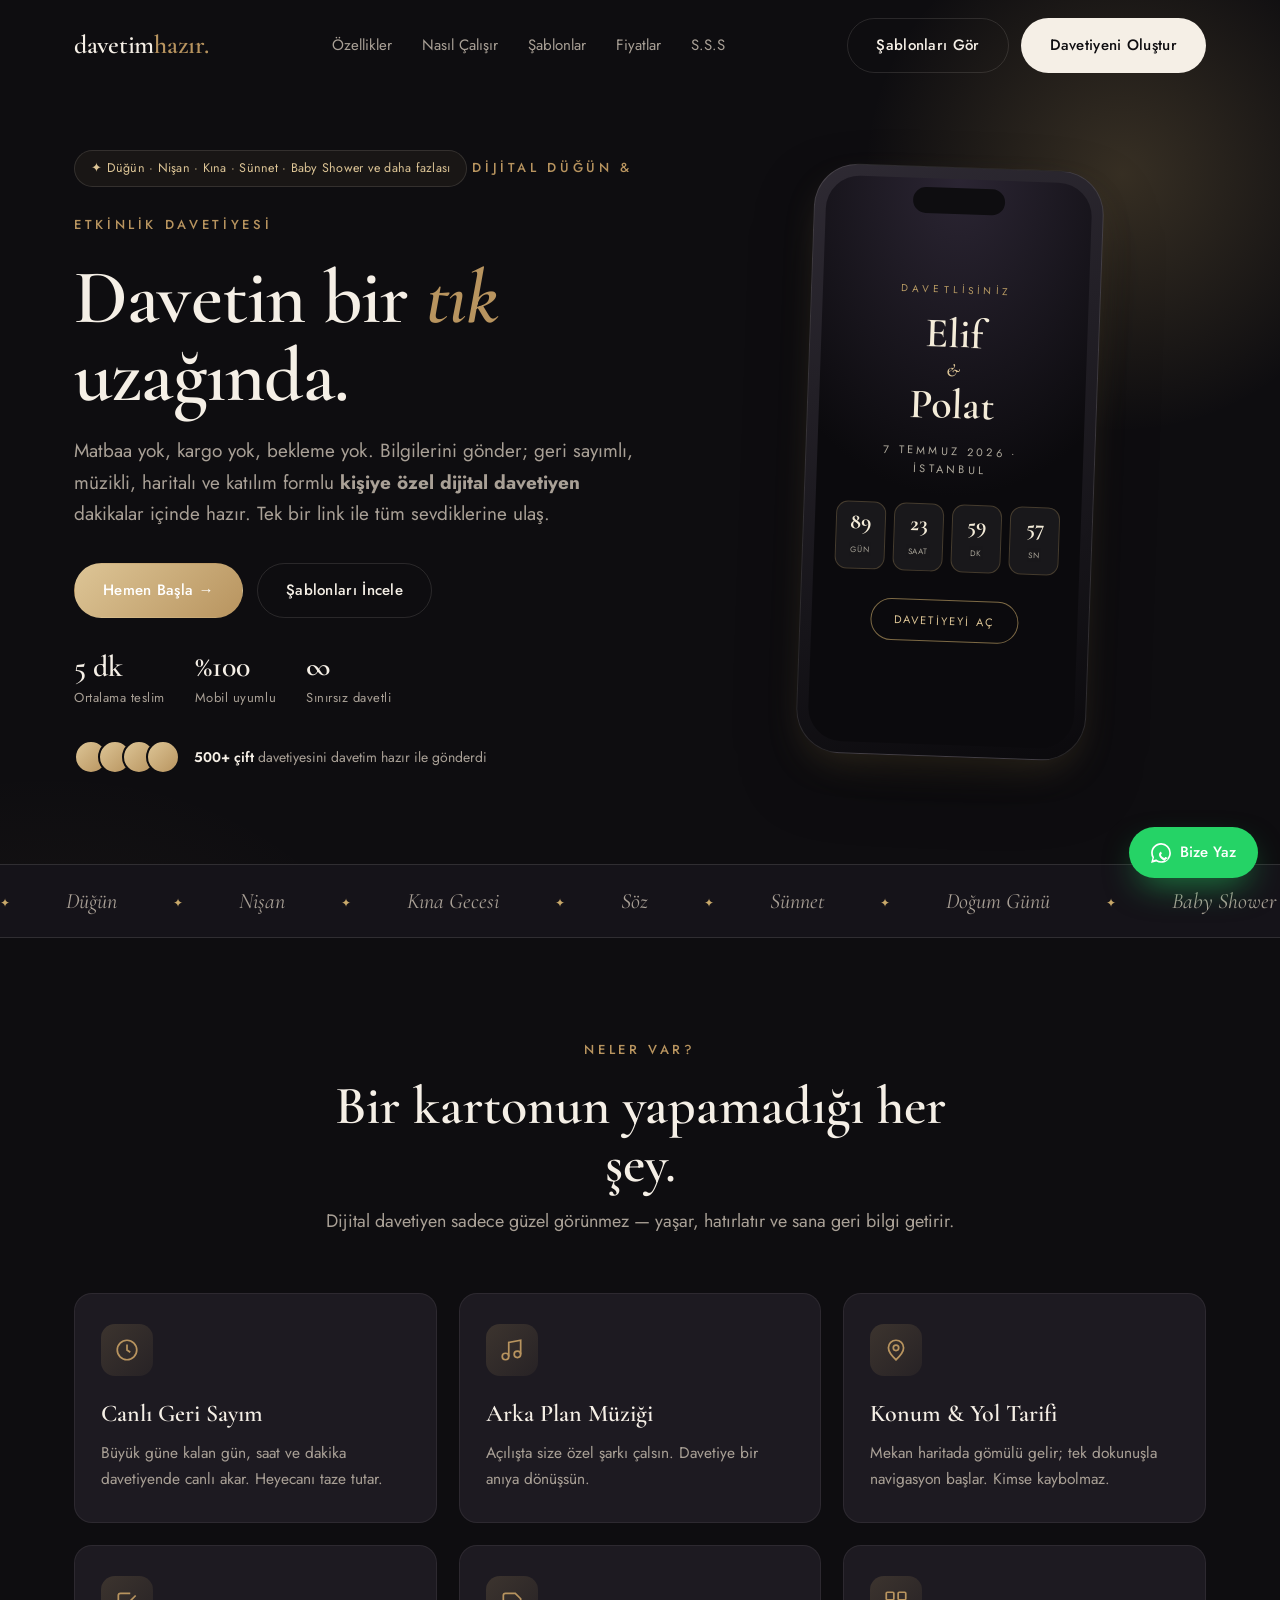
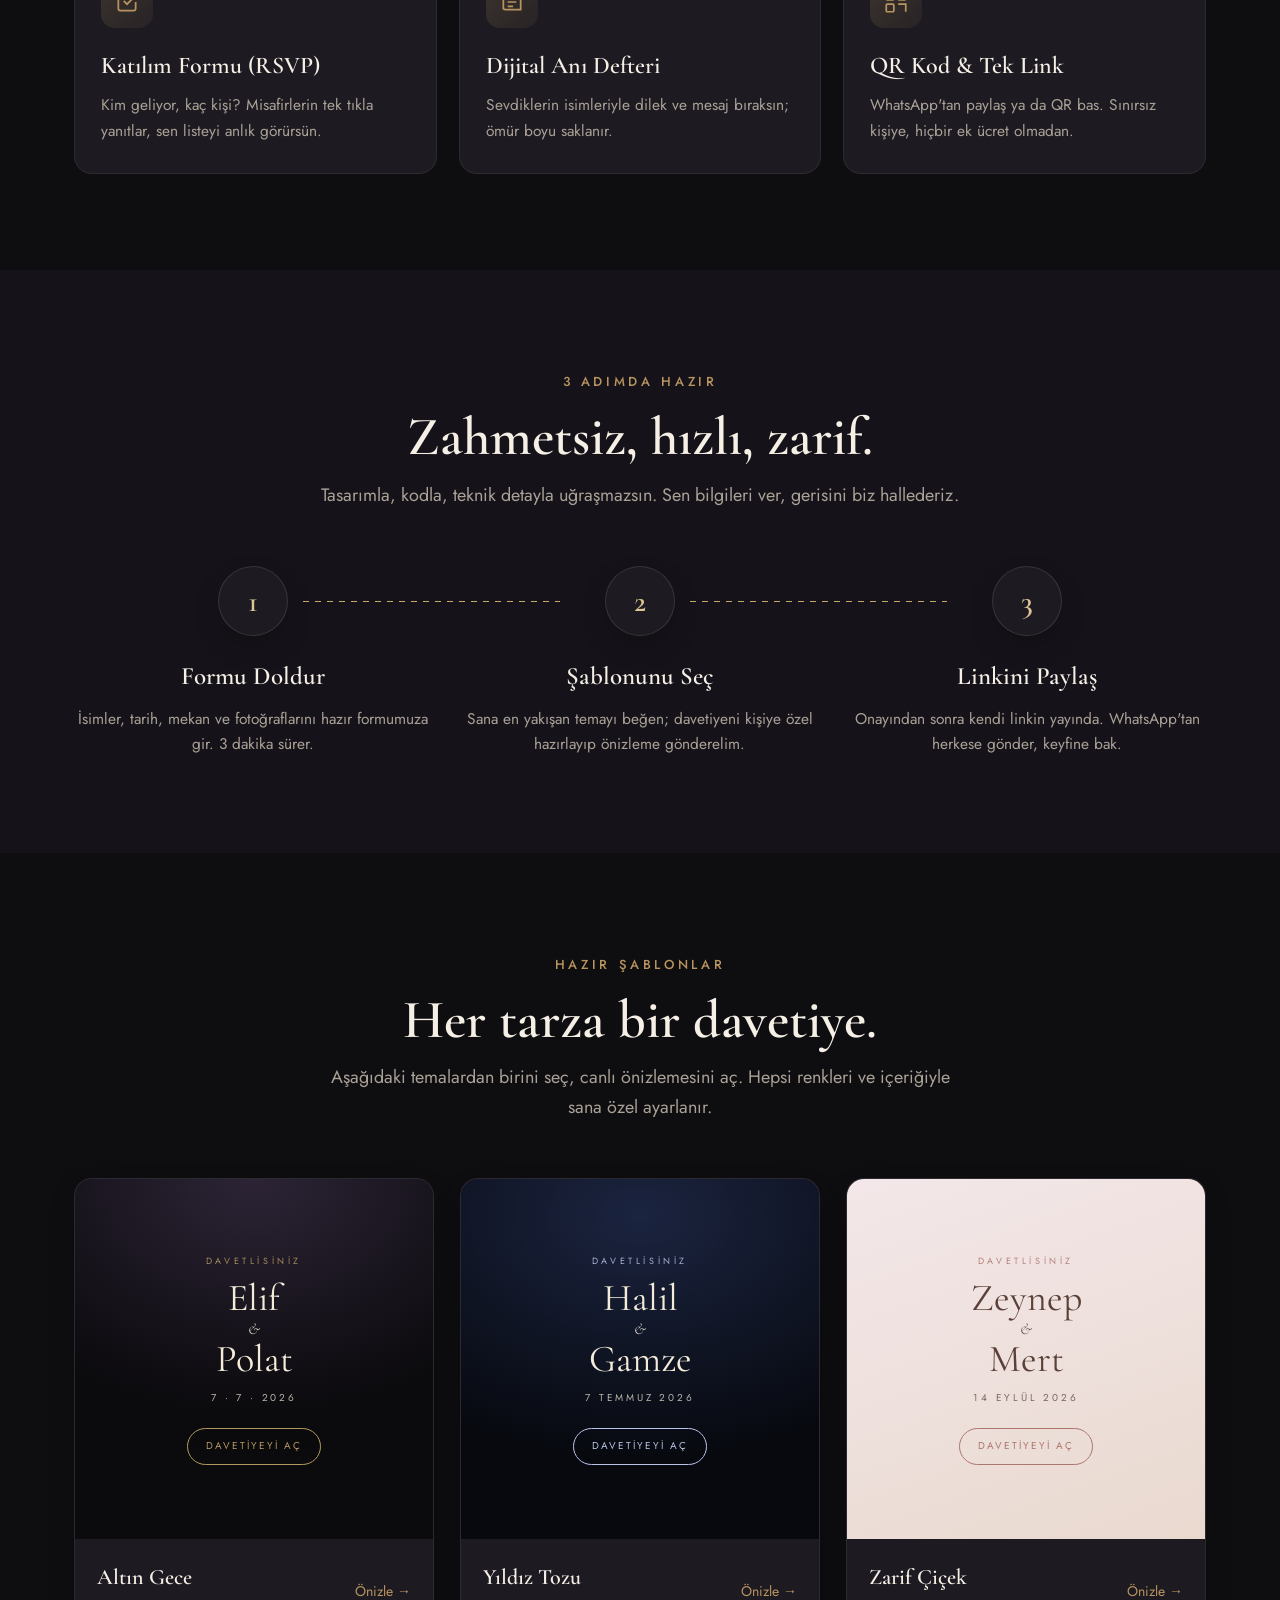
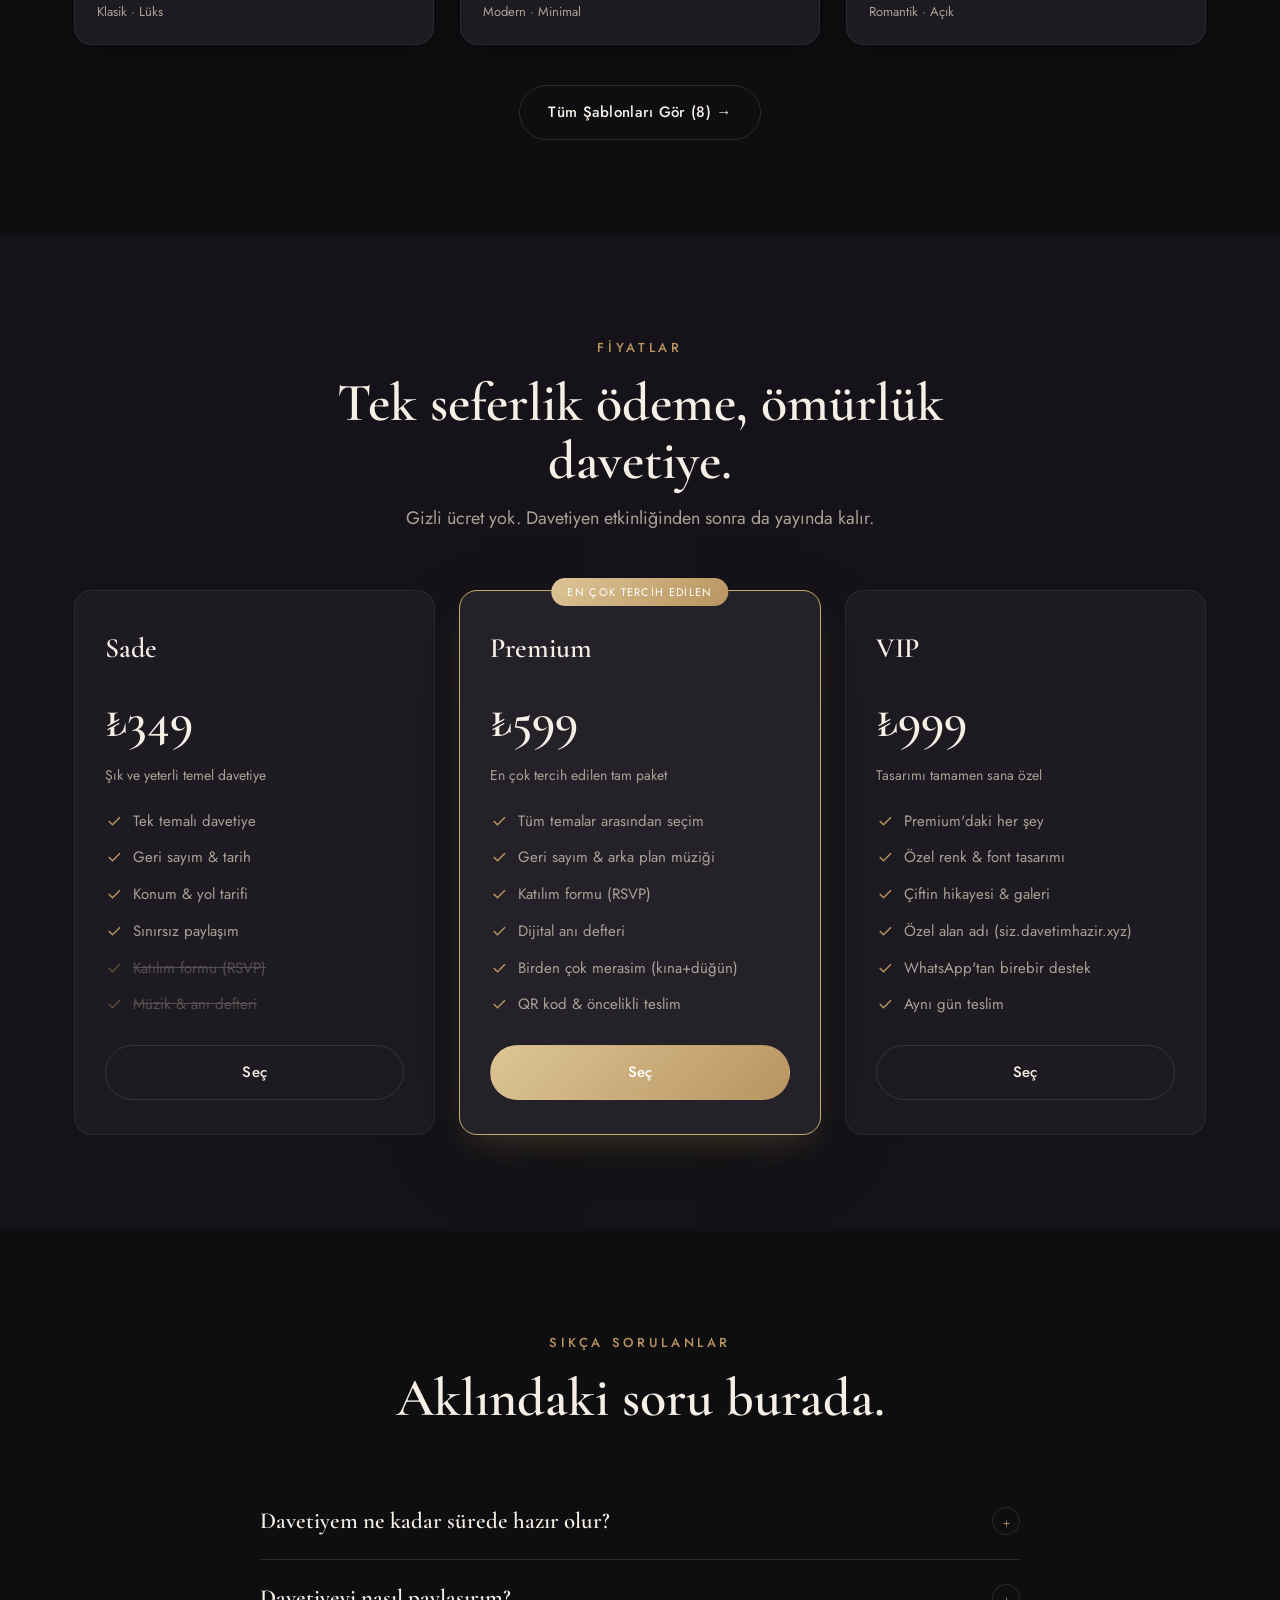
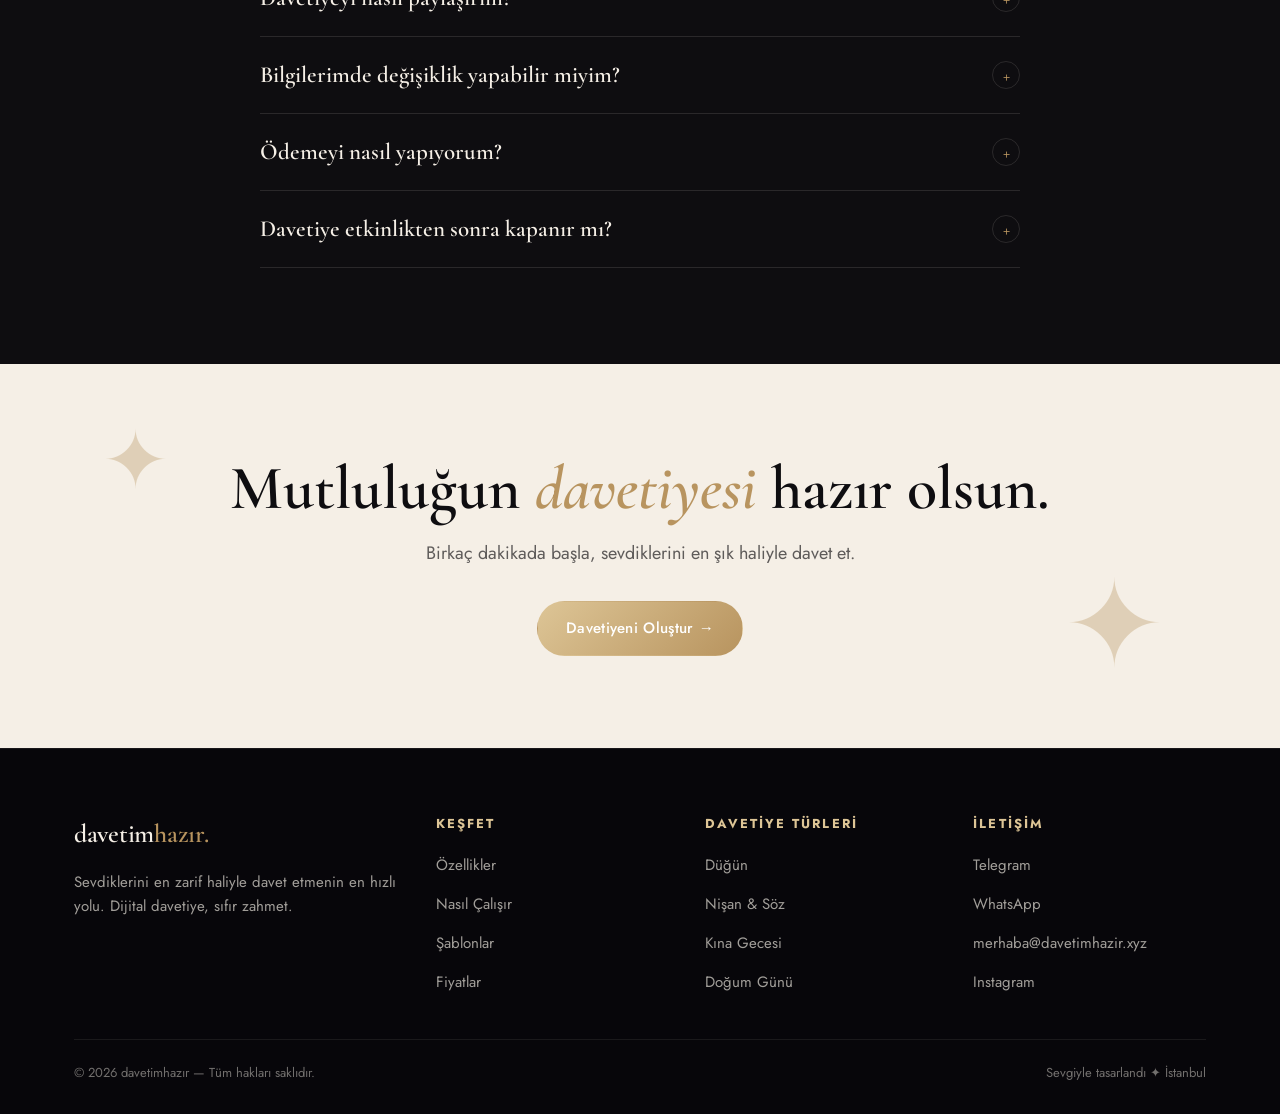
==== index.html @ 34ed6c54 "davetim hazır — dijital davetiye sitesi Landing + 9 davetiye şablonu (düğün/nişan/kına/sünnet/baby s" ====
<!DOCTYPE html>
<html lang="tr">
<head>
<meta charset="UTF-8">
<meta name="viewport" content="width=device-width, initial-scale=1.0">
<title>davetim hazır — Dijital Düğün & Davetiye Sitesi</title>
<meta name="description" content="Dakikalar içinde kişiye özel dijital davetiye. Geri sayım, müzik, harita, katılım formu (RSVP) ve dijital anı defteri. Tek link ile herkese ulaş.">
<link rel="preconnect" href="https://fonts.googleapis.com">
<link rel="preconnect" href="https://fonts.gstatic.com" crossorigin>
<link href="https://fonts.googleapis.com/css2?family=Cormorant+Garamond:ital,wght@0,500;0,600;1,500;1,600&family=Jost:wght@300;400;500;600&display=swap" rel="stylesheet">
<link rel="stylesheet" href="css/style.css">
<link rel="icon" type="image/svg+xml" href="assets/logo/favicon.svg">
<link rel="icon" type="image/png" sizes="32x32" href="assets/logo/favicon-32.png">
<link rel="apple-touch-icon" sizes="180x180" href="assets/logo/apple-touch-icon.png">
<meta property="og:title" content="davetim hazır — Davetiyen 5 Dakikada Hazır">
<meta property="og:description" content="Sevdiklerini en zarif haliyle, dakikalar içinde davet et.">
<meta property="og:image" content="assets/og/og-default.png">
<meta property="og:type" content="website">
<meta name="twitter:card" content="summary_large_image">
</head>
<body>

<!-- NAV -->
<nav class="nav" id="nav">
  <div class="wrap">
    <a href="#" class="logo">davetim<b>hazır</b><span class="dot">.</span></a>
    <div class="nav-links" id="navLinks">
      <a href="#ozellikler">Özellikler</a>
      <a href="#nasil">Nasıl Çalışır</a>
      <a href="templates/index.html">Şablonlar</a>
      <a href="#fiyatlar">Fiyatlar</a>
      <a href="#sss">S.S.S</a>
    </div>
    <div class="nav-actions">
      <a href="templates/index.html" class="btn btn-ghost">Şablonları Gör</a>
      <a href="#fiyatlar" class="btn btn-primary">Davetiyeni Oluştur</a>
      <button class="nav-toggle" id="navToggle" aria-label="Menü"><span></span><span></span><span></span></button>
    </div>
  </div>
</nav>

<!-- HERO -->
<header class="hero">
  <div class="wrap">
    <div class="reveal">
      <div class="hero-badge">✦ Düğün · Nişan · Kına · Sünnet · Baby Shower ve daha fazlası</div>
      <span class="eyebrow">Dijital Düğün & Etkinlik Davetiyesi</span>
      <h1>Davetin bir <em>tık</em> uzağında.</h1>
      <p class="lead">Matbaa yok, kargo yok, bekleme yok. Bilgilerini gönder; geri sayımlı, müzikli, haritalı ve katılım formlu <strong>kişiye özel dijital davetiyen</strong> dakikalar içinde hazır. Tek bir link ile tüm sevdiklerine ulaş.</p>
      <div class="hero-cta">
        <a href="#fiyatlar" class="btn btn-gold">Hemen Başla →</a>
        <a href="templates/index.html" class="btn btn-ghost">Şablonları İncele</a>
      </div>
      <div class="hero-meta">
        <div class="stat"><b>5 dk</b><span>Ortalama teslim</span></div>
        <div class="stat"><b>%100</b><span>Mobil uyumlu</span></div>
        <div class="stat"><b>∞</b><span>Sınırsız davetli</span></div>
      </div>
      <div class="hero-proof">
        <div class="avatars" aria-hidden="true"><span></span><span></span><span></span><span></span></div>
        <p><strong>500+ çift</strong> davetiyesini davetim hazır ile gönderdi</p>
      </div>
    </div>

    <!-- phone mockup -->
    <div class="reveal d2">
      <div class="phone">
        <div class="phone-screen">
          <div class="ps-eyebrow">Davetlisiniz</div>
          <div class="ps-names">Elif<span>&amp;</span>Polat</div>
          <div class="ps-date">7 Temmuz 2026 · İstanbul</div>
          <div class="ps-count" id="heroCount">
            <div><b id="hc-d">77</b><small>Gün</small></div>
            <div><b id="hc-h">21</b><small>Saat</small></div>
            <div><b id="hc-m">15</b><small>Dk</small></div>
            <div><b id="hc-s">34</b><small>Sn</small></div>
          </div>
          <div class="ps-btn">Davetiyeyi Aç</div>
        </div>
      </div>
    </div>
  </div>
</header>

<!-- TRUST MARQUEE -->
<div class="trust">
  <div class="marquee">
    <span>Düğün</span><span>Nişan</span><span>Kına Gecesi</span><span>Söz</span><span>Sünnet</span><span>Doğum Günü</span><span>Baby Shower</span><span>Açılış</span>
    <span>Düğün</span><span>Nişan</span><span>Kına Gecesi</span><span>Söz</span><span>Sünnet</span><span>Doğum Günü</span><span>Baby Shower</span><span>Açılış</span>
  </div>
</div>

<!-- FEATURES -->
<section class="section features" id="ozellikler">
  <div class="wrap">
    <div class="section-head reveal">
      <span class="eyebrow">Neler Var?</span>
      <h2>Bir kartonun yapamadığı her şey.</h2>
      <p>Dijital davetiyen sadece güzel görünmez — yaşar, hatırlatır ve sana geri bilgi getirir.</p>
    </div>
    <div class="feature-grid">
      <div class="feature reveal">
        <div class="ico"><svg viewBox="0 0 24 24" fill="none" stroke="currentColor" stroke-width="1.6"><circle cx="12" cy="12" r="9"/><path d="M12 7v5l3 2"/></svg></div>
        <h3>Canlı Geri Sayım</h3>
        <p>Büyük güne kalan gün, saat ve dakika davetiyende canlı akar. Heyecanı taze tutar.</p>
      </div>
      <div class="feature reveal d1">
        <div class="ico"><svg viewBox="0 0 24 24" fill="none" stroke="currentColor" stroke-width="1.6"><path d="M9 18V5l11-2v13"/><circle cx="6" cy="18" r="3"/><circle cx="17" cy="16" r="3"/></svg></div>
        <h3>Arka Plan Müziği</h3>
        <p>Açılışta size özel şarkı çalsın. Davetiye bir anıya dönüşsün.</p>
      </div>
      <div class="feature reveal d2">
        <div class="ico"><svg viewBox="0 0 24 24" fill="none" stroke="currentColor" stroke-width="1.6"><path d="M12 21s-7-6.3-7-11a7 7 0 0 1 14 0c0 4.7-7 11-7 11z"/><circle cx="12" cy="10" r="2.5"/></svg></div>
        <h3>Konum & Yol Tarifi</h3>
        <p>Mekan haritada gömülü gelir; tek dokunuşla navigasyon başlar. Kimse kaybolmaz.</p>
      </div>
      <div class="feature reveal">
        <div class="ico"><svg viewBox="0 0 24 24" fill="none" stroke="currentColor" stroke-width="1.6"><path d="M9 11l3 3 8-8"/><path d="M20 12v6a2 2 0 0 1-2 2H6a2 2 0 0 1-2-2V6a2 2 0 0 1 2-2h9"/></svg></div>
        <h3>Katılım Formu (RSVP)</h3>
        <p>Kim geliyor, kaç kişi? Misafirlerin tek tıkla yanıtlar, sen listeyi anlık görürsün.</p>
      </div>
      <div class="feature reveal d1">
        <div class="ico"><svg viewBox="0 0 24 24" fill="none" stroke="currentColor" stroke-width="1.6"><path d="M4 19V6a2 2 0 0 1 2-2h9l5 5v10a0 0 0 0 1 0 0H6a2 2 0 0 1-2-2z"/><path d="M8 12h8M8 16h5"/></svg></div>
        <h3>Dijital Anı Defteri</h3>
        <p>Sevdiklerin isimleriyle dilek ve mesaj bıraksın; ömür boyu saklanır.</p>
      </div>
      <div class="feature reveal d2">
        <div class="ico"><svg viewBox="0 0 24 24" fill="none" stroke="currentColor" stroke-width="1.6"><rect x="3" y="3" width="7" height="7" rx="1"/><rect x="14" y="3" width="7" height="7" rx="1"/><rect x="3" y="14" width="7" height="7" rx="1"/><path d="M14 14h7v7"/></svg></div>
        <h3>QR Kod & Tek Link</h3>
        <p>WhatsApp'tan paylaş ya da QR bas. Sınırsız kişiye, hiçbir ek ücret olmadan.</p>
      </div>
    </div>
  </div>
</section>

<!-- HOW IT WORKS -->
<section class="section how" id="nasil">
  <div class="wrap">
    <div class="section-head reveal">
      <span class="eyebrow">3 Adımda Hazır</span>
      <h2>Zahmetsiz, hızlı, zarif.</h2>
      <p>Tasarımla, kodla, teknik detayla uğraşmazsın. Sen bilgileri ver, gerisini biz hallederiz.</p>
    </div>
    <div class="steps">
      <div class="step reveal">
        <div class="num">1</div>
        <h3>Formu Doldur</h3>
        <p>İsimler, tarih, mekan ve fotoğraflarını hazır formumuza gir. 3 dakika sürer.</p>
      </div>
      <div class="step reveal d1">
        <div class="num">2</div>
        <h3>Şablonunu Seç</h3>
        <p>Sana en yakışan temayı beğen; davetiyeni kişiye özel hazırlayıp önizleme gönderelim.</p>
      </div>
      <div class="step reveal d2">
        <div class="num">3</div>
        <h3>Linkini Paylaş</h3>
        <p>Onayından sonra kendi linkin yayında. WhatsApp'tan herkese gönder, keyfine bak.</p>
      </div>
    </div>
  </div>
</section>

<!-- TEMPLATES -->
<section class="section templates-sec" id="sablonlar">
  <div class="wrap">
    <div class="section-head reveal">
      <span class="eyebrow">Hazır Şablonlar</span>
      <h2>Her tarza bir davetiye.</h2>
      <p>Aşağıdaki temalardan birini seç, canlı önizlemesini aç. Hepsi renkleri ve içeriğiyle sana özel ayarlanır.</p>
    </div>
    <div class="tpl-grid">
      <a href="templates/altin-gece.html" class="tpl-card reveal">
        <div class="tpl-thumb theme-altin">
          <div>
            <div class="t-eyebrow">Davetlisiniz</div>
            <div class="t-names">Elif<span>&amp;</span>Polat</div>
            <div class="t-date">7 · 7 · 2026</div>
            <div class="t-open">Davetiyeyi Aç</div>
          </div>
        </div>
        <div class="tpl-meta"><div><h3>Altın Gece</h3><span>Klasik · Lüks</span></div><span class="go">Önizle →</span></div>
      </a>
      <a href="templates/yildiz-tozu.html" class="tpl-card reveal d1">
        <div class="tpl-thumb theme-yildiz">
          <div>
            <div class="t-eyebrow">Davetlisiniz</div>
            <div class="t-names">Halil<span>&amp;</span>Gamze</div>
            <div class="t-date">7 Temmuz 2026</div>
            <div class="t-open">Davetiyeyi Aç</div>
          </div>
        </div>
        <div class="tpl-meta"><div><h3>Yıldız Tozu</h3><span>Modern · Minimal</span></div><span class="go">Önizle →</span></div>
      </a>
      <a href="templates/zarif-cicek.html" class="tpl-card reveal d2">
        <div class="tpl-thumb theme-cicek">
          <div>
            <div class="t-eyebrow">Davetlisiniz</div>
            <div class="t-names">Zeynep<span>&amp;</span>Mert</div>
            <div class="t-date">14 Eylül 2026</div>
            <div class="t-open">Davetiyeyi Aç</div>
          </div>
        </div>
        <div class="tpl-meta"><div><h3>Zarif Çiçek</h3><span>Romantik · Açık</span></div><span class="go">Önizle →</span></div>
      </a>
    </div>
    <div class="tpl-more reveal">
      <a href="templates/index.html" class="btn btn-ghost">Tüm Şablonları Gör (8) →</a>
    </div>
  </div>
</section>

<!-- PRICING -->
<section class="section pricing" id="fiyatlar">
  <div class="wrap">
    <div class="section-head reveal">
      <span class="eyebrow">Fiyatlar</span>
      <h2>Tek seferlik ödeme, ömürlük davetiye.</h2>
      <p>Gizli ücret yok. Davetiyen etkinliğinden sonra da yayında kalır.</p>
    </div>
    <div class="price-grid">
      <div class="price reveal">
        <h3>Sade</h3>
        <div class="amount">₺349</div>
        <div class="sub">Şık ve yeterli temel davetiye</div>
        <ul>
          <li><svg viewBox="0 0 24 24" fill="none" stroke="currentColor" stroke-width="2"><path d="M5 12l5 5L20 7"/></svg> Tek temalı davetiye</li>
          <li><svg viewBox="0 0 24 24" fill="none" stroke="currentColor" stroke-width="2"><path d="M5 12l5 5L20 7"/></svg> Geri sayım & tarih</li>
          <li><svg viewBox="0 0 24 24" fill="none" stroke="currentColor" stroke-width="2"><path d="M5 12l5 5L20 7"/></svg> Konum & yol tarifi</li>
          <li><svg viewBox="0 0 24 24" fill="none" stroke="currentColor" stroke-width="2"><path d="M5 12l5 5L20 7"/></svg> Sınırsız paylaşım</li>
          <li class="off"><svg viewBox="0 0 24 24" fill="none" stroke="currentColor" stroke-width="2"><path d="M5 12l5 5L20 7"/></svg> Katılım formu (RSVP)</li>
          <li class="off"><svg viewBox="0 0 24 24" fill="none" stroke="currentColor" stroke-width="2"><path d="M5 12l5 5L20 7"/></svg> Müzik & anı defteri</li>
        </ul>
        <a href="#" class="btn btn-ghost" data-plan="Sade">Seç</a>
      </div>
      <div class="price featured reveal d1">
        <h3>Premium</h3>
        <div class="amount">₺599</div>
        <div class="sub">En çok tercih edilen tam paket</div>
        <ul>
          <li><svg viewBox="0 0 24 24" fill="none" stroke="currentColor" stroke-width="2"><path d="M5 12l5 5L20 7"/></svg> Tüm temalar arasından seçim</li>
          <li><svg viewBox="0 0 24 24" fill="none" stroke="currentColor" stroke-width="2"><path d="M5 12l5 5L20 7"/></svg> Geri sayım & arka plan müziği</li>
          <li><svg viewBox="0 0 24 24" fill="none" stroke="currentColor" stroke-width="2"><path d="M5 12l5 5L20 7"/></svg> Katılım formu (RSVP)</li>
          <li><svg viewBox="0 0 24 24" fill="none" stroke="currentColor" stroke-width="2"><path d="M5 12l5 5L20 7"/></svg> Dijital anı defteri</li>
          <li><svg viewBox="0 0 24 24" fill="none" stroke="currentColor" stroke-width="2"><path d="M5 12l5 5L20 7"/></svg> Birden çok merasim (kına+düğün)</li>
          <li><svg viewBox="0 0 24 24" fill="none" stroke="currentColor" stroke-width="2"><path d="M5 12l5 5L20 7"/></svg> QR kod & öncelikli teslim</li>
        </ul>
        <a href="#" class="btn btn-gold" data-plan="Premium">Seç</a>
      </div>
      <div class="price reveal d2">
        <h3>VIP</h3>
        <div class="amount">₺999</div>
        <div class="sub">Tasarımı tamamen sana özel</div>
        <ul>
          <li><svg viewBox="0 0 24 24" fill="none" stroke="currentColor" stroke-width="2"><path d="M5 12l5 5L20 7"/></svg> Premium'daki her şey</li>
          <li><svg viewBox="0 0 24 24" fill="none" stroke="currentColor" stroke-width="2"><path d="M5 12l5 5L20 7"/></svg> Özel renk & font tasarımı</li>
          <li><svg viewBox="0 0 24 24" fill="none" stroke="currentColor" stroke-width="2"><path d="M5 12l5 5L20 7"/></svg> Çiftin hikayesi & galeri</li>
          <li><svg viewBox="0 0 24 24" fill="none" stroke="currentColor" stroke-width="2"><path d="M5 12l5 5L20 7"/></svg> Özel alan adı (siz.davetimhazir.xyz)</li>
          <li><svg viewBox="0 0 24 24" fill="none" stroke="currentColor" stroke-width="2"><path d="M5 12l5 5L20 7"/></svg> WhatsApp'tan birebir destek</li>
          <li><svg viewBox="0 0 24 24" fill="none" stroke="currentColor" stroke-width="2"><path d="M5 12l5 5L20 7"/></svg> Aynı gün teslim</li>
        </ul>
        <a href="#" class="btn btn-ghost" data-plan="VIP">Seç</a>
      </div>
    </div>
  </div>
</section>

<!-- FAQ -->
<section class="section faq" id="sss">
  <div class="wrap">
    <div class="section-head reveal">
      <span class="eyebrow">Sıkça Sorulanlar</span>
      <h2>Aklındaki soru burada.</h2>
    </div>
    <div class="faq-list">
      <div class="faq-item reveal">
        <button class="faq-q">Davetiyem ne kadar sürede hazır olur? <span class="pm">+</span></button>
        <div class="faq-a"><p>Formu doldurup ödemeni tamamladıktan sonra ortalama 5 dakika–2 saat içinde önizleme linkin elinde olur. VIP pakette aynı gün teslim garantilidir.</p></div>
      </div>
      <div class="faq-item reveal">
        <button class="faq-q">Davetiyeyi nasıl paylaşırım? <span class="pm">+</span></button>
        <div class="faq-a"><p>Sana özel bir link (örn. davetimhazir.xyz/elif-polat) ve istersen QR kod veririz. WhatsApp, Instagram ya da SMS'ten sınırsız kişiye, ek ücret olmadan gönderebilirsin.</p></div>
      </div>
      <div class="faq-item reveal">
        <button class="faq-q">Bilgilerimde değişiklik yapabilir miyim? <span class="pm">+</span></button>
        <div class="faq-a"><p>Tabii. Teslimden sonra bir kez ücretsiz revizyon hakkın var; saat, mekan ya da yazım hatası fark etmeksizin güncelleriz.</p></div>
      </div>
      <div class="faq-item reveal">
        <button class="faq-q">Ödemeyi nasıl yapıyorum? <span class="pm">+</span></button>
        <div class="faq-a"><p>Paketini seçtikten sonra Telegram/WhatsApp üzerinden seninle iletişime geçiyoruz; IBAN ile havale/EFT yapıp dekontu paylaşıyorsun. Ödeme onaylanınca davetiyen yayına alınır.</p></div>
      </div>
      <div class="faq-item reveal">
        <button class="faq-q">Davetiye etkinlikten sonra kapanır mı? <span class="pm">+</span></button>
        <div class="faq-a"><p>Hayır. Davetiyen anı olarak yayında kalır; dijital anı defterindeki mesajları sonradan okumaya devam edebilirsin.</p></div>
      </div>
    </div>
  </div>
</section>

<!-- CTA BAND -->
<section class="cta-band">
  <div class="wrap">
    <h2>Mutluluğun <em>davetiyesi</em> hazır olsun.</h2>
    <p>Birkaç dakikada başla, sevdiklerini en şık haliyle davet et.</p>
    <a href="#fiyatlar" class="btn btn-gold">Davetiyeni Oluştur →</a>
  </div>
</section>

<!-- FOOTER -->
<footer class="footer">
  <div class="wrap">
    <div class="cols">
      <div>
        <div class="logo">davetim<b>hazır</b><span class="dot">.</span></div>
        <p>Sevdiklerini en zarif haliyle davet etmenin en hızlı yolu. Dijital davetiye, sıfır zahmet.</p>
      </div>
      <div>
        <h4>Keşfet</h4>
        <ul>
          <li><a href="#ozellikler">Özellikler</a></li>
          <li><a href="#nasil">Nasıl Çalışır</a></li>
          <li><a href="templates/index.html">Şablonlar</a></li>
          <li><a href="#fiyatlar">Fiyatlar</a></li>
        </ul>
      </div>
      <div>
        <h4>Davetiye Türleri</h4>
        <ul>
          <li><a href="#sablonlar">Düğün</a></li>
          <li><a href="#sablonlar">Nişan & Söz</a></li>
          <li><a href="#sablonlar">Kına Gecesi</a></li>
          <li><a href="#sablonlar">Doğum Günü</a></li>
        </ul>
      </div>
      <div>
        <h4>İletişim</h4>
        <ul>
          <li><a href="https://t.me/" target="_blank" rel="noopener">Telegram</a></li>
          <li><a href="https://wa.me/" target="_blank" rel="noopener">WhatsApp</a></li>
          <li><a href="mailto:merhaba@davetimhazir.xyz">merhaba@davetimhazir.xyz</a></li>
          <li><a href="#">Instagram</a></li>
        </ul>
      </div>
    </div>
    <div class="bottom">
      <span>© 2026 davetimhazır — Tüm hakları saklıdır.</span>
      <span>Sevgiyle tasarlandı ✦ İstanbul</span>
    </div>
  </div>
</footer>

<a href="https://wa.me/" class="float-cta" target="_blank" rel="noopener">
  <svg viewBox="0 0 24 24" fill="currentColor"><path d="M.057 24l1.687-6.163a11.867 11.867 0 0 1-1.587-5.946C.16 5.335 5.495 0 12.05 0a11.817 11.817 0 0 1 8.413 3.488 11.824 11.824 0 0 1 3.48 8.414c-.003 6.557-5.338 11.892-11.893 11.892a11.9 11.9 0 0 1-5.688-1.448L.057 24zm6.597-3.807c1.676.995 3.276 1.591 5.392 1.592 5.448 0 9.886-4.434 9.889-9.885.002-5.462-4.415-9.89-9.881-9.892-5.452 0-9.887 4.434-9.889 9.884a9.86 9.86 0 0 0 1.51 5.26l-.999 3.648 3.978-1.207zm5.515-9.587c-.371-.012-1.04.122-1.604.745-.564.623-1.005 1.32-.951 2.846.054 1.526.846 2.953 2.42 4.527 1.574 1.574 3.001 2.366 4.527 2.42 1.526.054 2.223-.387 2.846-.951.623-.564.757-1.233.745-1.604-.012-.371-.213-.557-.43-.69l-1.91-1.18c-.218-.134-.486-.063-.69.146l-.78.84c-.205.21-.41.27-.69.146-.28-.124-1.18-.435-2.247-1.387-.83-.74-1.39-1.654-1.553-1.933-.163-.28-.017-.43.123-.57l.633-.74c.14-.16.187-.27.28-.45.094-.18.047-.34-.023-.476l-.78-1.89c-.07-.17-.218-.27-.396-.276z"/></svg>
  Bize Yaz
</a>

<script src="js/main.js"></script>
</body>
</html>
---- css/style.css ----
/* ============================================================
   davetim hazır — Landing styles
   Palette: ivory + warm ink + gold. Display serif + clean sans.
   ============================================================ */

:root {
  --bg:        #0e0d10;
  --bg-alt:    #151319;
  --surface:   #1d1a21;
  --surface-2: #252129;
  --ivory:     #f5efe6;
  --ink:       #f5efe6;
  --ink-soft:  #a9a096;
  --gold:      #c9a96a;
  --gold-soft: #ddc596;
  --gold-deep: #b8945f;
  --line:      rgba(245, 239, 230, 0.12);
  --line-soft: rgba(245, 239, 230, 0.07);
  --footer-bg: #07060a;
  --shadow:    0 28px 70px -20px rgba(0, 0, 0, 0.6);
  --shadow-sm: 0 12px 32px -14px rgba(0, 0, 0, 0.5);
  --shadow-gold: 0 16px 40px -16px rgba(201, 169, 106, 0.35);
  --r:         18px;
  --serif:     'Cormorant Garamond', Georgia, serif;
  --sans:      'Jost', -apple-system, BlinkMacSystemFont, 'Segoe UI', sans-serif;
  --maxw:      1180px;
}

* { margin: 0; padding: 0; box-sizing: border-box; }

html { scroll-behavior: smooth; }

body {
  font-family: var(--sans);
  background: var(--bg);
  background-image:
    radial-gradient(640px 480px at 88% -6%, rgba(201,169,106,.10), transparent 70%),
    radial-gradient(520px 420px at 4% 18%, rgba(201,169,106,.06), transparent 70%);
  background-repeat: no-repeat;
  color: var(--ink);
  line-height: 1.65;
  font-size: 17px;
  -webkit-font-smoothing: antialiased;
  overflow-x: hidden;
}

a { color: inherit; text-decoration: none; }
img { max-width: 100%; display: block; }

.wrap { width: 100%; max-width: var(--maxw); margin-inline: auto; padding-inline: 24px; }

.serif { font-family: var(--serif); }

.eyebrow {
  font-size: 13px; letter-spacing: 0.28em; text-transform: uppercase;
  color: var(--gold-deep); font-weight: 500;
}

.btn {
  display: inline-flex; align-items: center; gap: 9px;
  font-family: var(--sans); font-size: 15px; font-weight: 500; letter-spacing: 0.02em;
  padding: 14px 28px; border-radius: 100px; cursor: pointer; border: 1px solid transparent;
  transition: transform .25s ease, box-shadow .25s ease, background .25s ease, color .25s ease;
  white-space: nowrap;
}
.btn-primary { background: var(--ink); color: var(--bg); }
.btn-primary:hover { transform: translateY(-2px); box-shadow: var(--shadow-sm); }
.btn-gold { background: linear-gradient(135deg, var(--gold-soft), var(--gold-deep)); color: #fff; }
.btn-gold:hover { transform: translateY(-2px); box-shadow: 0 14px 34px -12px rgba(149,116,54,.7); }
.btn-ghost { background: transparent; color: var(--ink); border-color: var(--line); }
.btn-ghost:hover { border-color: var(--ink); }

/* ---------- Nav ---------- */
.nav {
  position: fixed; inset: 0 0 auto 0; z-index: 100;
  padding: 18px 0; transition: background .3s ease, box-shadow .3s ease, padding .3s ease;
}
.nav.scrolled {
  background: rgba(14, 13, 16, 0.72); backdrop-filter: blur(14px);
  box-shadow: 0 1px 0 var(--line); padding: 12px 0;
}
.nav .wrap { display: flex; align-items: center; justify-content: space-between; gap: 24px; }
.logo { font-family: var(--serif); font-size: 26px; font-weight: 600; letter-spacing: -0.01em; }
.logo b { color: var(--gold-deep); font-weight: 600; }
.logo .dot { color: var(--gold-deep); }
.nav-links { display: flex; align-items: center; gap: 30px; }
.nav-links a { font-size: 15px; color: var(--ink-soft); transition: color .2s; }
.nav-links a:hover { color: var(--ink); }
.nav-actions { display: flex; align-items: center; gap: 12px; }
.nav-toggle { display: none; background: none; border: 0; cursor: pointer; flex-direction: column; gap: 5px; }
.nav-toggle span { width: 24px; height: 2px; background: var(--ink); transition: .3s; }

/* ---------- Hero ---------- */
.hero { padding: 150px 0 90px; position: relative; }
.hero::before {
  content: ""; position: absolute; top: -10%; right: -8%; width: 520px; height: 520px;
  background: radial-gradient(circle, rgba(201,169,106,.22), transparent 70%);
  border-radius: 50%; z-index: 0; pointer-events: none;
}
.hero .wrap { display: grid; grid-template-columns: 1.05fr 0.95fr; gap: 56px; align-items: center; position: relative; z-index: 1; }
.hero h1 { font-family: var(--serif); font-size: clamp(46px, 6vw, 82px); line-height: 1.02; font-weight: 600; letter-spacing: -0.01em; margin: 22px 0 20px; }
.hero h1 em { font-style: italic; color: var(--gold-deep); }
.hero p.lead { font-size: 19px; color: var(--ink-soft); max-width: 30em; margin-bottom: 34px; }
.hero-cta { display: flex; gap: 14px; flex-wrap: wrap; }
.hero-meta { margin-top: 34px; display: flex; gap: 30px; flex-wrap: wrap; }
.hero-meta .stat b { font-family: var(--serif); font-size: 30px; font-weight: 600; display: block; line-height: 1; color: var(--ink); }
.hero-meta .stat span { font-size: 13px; color: var(--ink-soft); letter-spacing: .04em; }

.hero-badge {
  display: inline-flex; align-items: center; gap: 8px; font-size: 12.5px; letter-spacing: .02em;
  color: var(--gold-soft); border: 1px solid var(--line); border-radius: 100px;
  padding: 7px 16px; margin-bottom: 22px; background: rgba(201,169,106,.06);
}
.hero-proof { margin-top: 30px; display: flex; align-items: center; gap: 14px; }
.hero-proof p { font-size: 14px; color: var(--ink-soft); }
.hero-proof strong { color: var(--ink); font-weight: 600; }
.avatars { display: flex; }
.avatars span {
  width: 34px; height: 34px; border-radius: 50%; display: inline-block;
  background: linear-gradient(135deg, var(--gold-soft), var(--gold-deep));
  border: 2px solid var(--bg); margin-left: -10px;
}
.avatars span:first-child { margin-left: 0; }

/* phone mockup */
.phone {
  width: 290px; height: 590px; margin-inline: auto; border-radius: 44px;
  background: linear-gradient(160deg, #2e2a33, #0b0a0d);
  border: 1px solid var(--line);
  padding: 11px; box-shadow: var(--shadow), var(--shadow-gold); position: relative;
  transform: rotate(2deg); transition: transform .6s ease;
}
.phone:hover { transform: rotate(0deg) translateY(-6px); }
.phone::after { content: ""; position: absolute; top: 20px; left: 50%; transform: translateX(-50%); width: 92px; height: 26px; background: #0e0d10; border-radius: 100px; z-index: 3; }
.phone-screen {
  width: 100%; height: 100%; border-radius: 34px; overflow: hidden; position: relative;
  background: radial-gradient(120% 80% at 50% 0%, #2b2533, #0b0a0d 70%);
  display: flex; flex-direction: column; align-items: center; justify-content: center;
  text-align: center; color: #f4ecd9; padding: 36px 26px;
}
.phone-screen .ps-eyebrow { font-size: 10px; letter-spacing: .42em; text-transform: uppercase; color: rgba(201,169,106,.9); }
.phone-screen .ps-names { font-family: var(--serif); font-size: 42px; line-height: 1.05; margin: 14px 0; font-weight: 600; }
.phone-screen .ps-names span { display: block; font-size: 18px; font-style: italic; color: var(--gold-soft); margin: 4px 0; }
.phone-screen .ps-date { font-size: 11px; letter-spacing: .3em; text-transform: uppercase; color: rgba(244,236,217,.7); margin-bottom: 26px; }
.phone-screen .ps-count { display: flex; gap: 8px; margin-bottom: 28px; }
.phone-screen .ps-count div { background: rgba(255,255,255,.06); border: 1px solid rgba(201,169,106,.25); border-radius: 12px; padding: 8px 0; width: 50px; }
.phone-screen .ps-count b { font-family: var(--serif); font-size: 22px; display: block; line-height: 1; }
.phone-screen .ps-count small { font-size: 8px; letter-spacing: .1em; opacity: .65; text-transform: uppercase; }
.phone-screen .ps-btn { border: 1px solid rgba(201,169,106,.6); color: var(--gold-soft); font-size: 11px; letter-spacing: .2em; text-transform: uppercase; padding: 11px 22px; border-radius: 100px; }
.phone-petal { position: absolute; opacity: .5; }

/* ---------- Marquee / trust ---------- */
.trust { border-block: 1px solid var(--line); background: var(--bg-alt); overflow: hidden; }
.marquee { display: flex; gap: 56px; white-space: nowrap; padding: 18px 0; animation: scroll 28s linear infinite; }
.marquee span { font-family: var(--serif); font-size: 22px; color: var(--ink-soft); font-style: italic; }
.marquee span::before { content: "✦"; color: var(--gold); margin-right: 56px; font-size: 12px; vertical-align: middle; font-style: normal; }
@keyframes scroll { to { transform: translateX(-50%); } }

/* ---------- Section base ---------- */
section { position: relative; }
.section { padding: 96px 0; }
.section-head { text-align: center; max-width: 640px; margin: 0 auto 56px; }
.section-head h2 { font-family: var(--serif); font-size: clamp(34px, 4.4vw, 54px); font-weight: 600; line-height: 1.08; margin: 14px 0 14px; }
.section-head p { color: var(--ink-soft); font-size: 18px; }

/* ---------- Features ---------- */
.features { background: var(--bg); }
.feature-grid { display: grid; grid-template-columns: repeat(3, 1fr); gap: 22px; }
.feature {
  background: var(--surface); border: 1px solid var(--line-soft); border-radius: var(--r);
  padding: 30px 26px; transition: transform .3s ease, box-shadow .3s ease, border-color .3s ease;
}
.feature:hover { transform: translateY(-5px); box-shadow: var(--shadow-sm); border-color: var(--line); }
.feature .ico {
  width: 52px; height: 52px; border-radius: 14px; display: grid; place-items: center;
  background: linear-gradient(135deg, rgba(201,169,106,.18), rgba(201,169,106,.06));
  color: var(--gold-deep); margin-bottom: 18px;
}
.feature .ico svg { width: 26px; height: 26px; }
.feature h3 { font-family: var(--serif); font-size: 24px; font-weight: 600; margin-bottom: 7px; }
.feature p { font-size: 15.5px; color: var(--ink-soft); }

/* ---------- How it works ---------- */
.how { background: var(--bg-alt); }
.steps { display: grid; grid-template-columns: repeat(3, 1fr); gap: 30px; counter-reset: step; }
.step { text-align: center; position: relative; }
.step .num {
  width: 70px; height: 70px; margin: 0 auto 20px; border-radius: 50%;
  display: grid; place-items: center; font-family: var(--serif); font-size: 30px; font-weight: 600;
  color: var(--gold-soft); background: var(--surface); border: 1px solid var(--line);
  box-shadow: var(--shadow-sm);
}
.step h3 { font-family: var(--serif); font-size: 25px; font-weight: 600; margin-bottom: 8px; }
.step p { color: var(--ink-soft); font-size: 15.5px; max-width: 24em; margin-inline: auto; }
.steps .step:not(:last-child)::after {
  content: ""; position: absolute; top: 35px; left: calc(50% + 50px); width: calc(100% - 100px); height: 1px;
  background: repeating-linear-gradient(90deg, var(--gold) 0 6px, transparent 6px 12px);
}

/* ---------- Templates showcase ---------- */
.templates-sec { background: var(--bg); }
.tpl-grid { display: grid; grid-template-columns: repeat(3, 1fr); gap: 26px; }
.tpl-card {
  border-radius: var(--r); overflow: hidden; background: var(--surface);
  border: 1px solid var(--line-soft); box-shadow: var(--shadow-sm);
  transition: transform .35s ease, box-shadow .35s ease;
}
.tpl-card:hover { transform: translateY(-6px); box-shadow: var(--shadow); }
.tpl-more { text-align: center; margin-top: 40px; }
.tpl-thumb { height: 360px; position: relative; display: grid; place-items: center; text-align: center; color: #f4ecd9; padding: 30px; overflow: hidden; }
.tpl-thumb .t-eyebrow { font-size: 9px; letter-spacing: .4em; text-transform: uppercase; opacity: .8; }
.tpl-thumb .t-names { font-family: var(--serif); font-size: 38px; line-height: 1.05; margin: 10px 0; }
.tpl-thumb .t-names span { display: block; font-style: italic; font-size: 16px; margin: 2px 0; opacity: .85; }
.tpl-thumb .t-date { font-size: 10px; letter-spacing: .28em; text-transform: uppercase; opacity: .75; }
.tpl-thumb .t-open { margin-top: 22px; font-size: 10px; letter-spacing: .2em; text-transform: uppercase; border: 1px solid currentColor; padding: 9px 18px; border-radius: 100px; opacity: .9; }
.theme-altin  { background: radial-gradient(120% 90% at 50% 0%, #2c2436, #0b0a0d 72%); }
.theme-altin .t-eyebrow, .theme-altin .t-open { color: #c9a96a; }
.theme-yildiz { background: radial-gradient(130% 90% at 50% 10%, #1b2440, #07090f 75%); }
.theme-yildiz .t-eyebrow, .theme-yildiz .t-open { color: #cdd7ff; }
.theme-cicek  { background: linear-gradient(160deg, #f3e7e9, #e9d9cf); color: #5a4038; }
.theme-cicek .t-eyebrow, .theme-cicek .t-open { color: #a76b62; }
.theme-kina   { background: radial-gradient(130% 90% at 50% 0%, #1f4438, #0a1d17 72%); color: #f6efe2; }
.theme-kina .t-eyebrow, .theme-kina .t-open { color: #c9a96a; }
.theme-nisan  { background: radial-gradient(130% 90% at 50% 0%, #401622, #1c0a10 72%); color: #f6ece2; }
.theme-nisan .t-eyebrow, .theme-nisan .t-open { color: #d8b478; }
.theme-sunnet { background: radial-gradient(130% 90% at 50% 0%, #1c3666, #081024 72%); color: #f3f5fb; }
.theme-sunnet .t-eyebrow, .theme-sunnet .t-open { color: #d4af37; }
.theme-bebek  { background: linear-gradient(165deg, #f0ece1, #f4e0d4); color: #4f4439; }
.theme-bebek .t-eyebrow, .theme-bebek .t-open { color: #9caf91; }
.theme-dogumgunu { background: radial-gradient(130% 90% at 50% 0%, #2a2140, #0d0b12 72%); color: #f5efe6; }
.theme-dogumgunu .t-eyebrow, .theme-dogumgunu .t-open { color: #8f7ff0; }
.theme-acilis { background: radial-gradient(130% 90% at 50% 0%, #2b2c33, #0f0f12 72%); color: #f0f0f1; }
.theme-acilis .t-eyebrow, .theme-acilis .t-open { color: #c9a96a; }
.tpl-meta { padding: 20px 22px; display: flex; align-items: center; justify-content: space-between; }
.tpl-meta h3 { font-family: var(--serif); font-size: 22px; font-weight: 600; }
.tpl-meta span { font-size: 13px; color: var(--ink-soft); }
.tpl-meta .go { color: var(--gold-deep); font-size: 14px; display: inline-flex; gap: 5px; align-items: center; }

/* ---------- Pricing ---------- */
.pricing { background: var(--bg-alt); }
.price-grid { display: grid; grid-template-columns: repeat(3, 1fr); gap: 24px; align-items: stretch; }
.price {
  background: var(--surface); border: 1px solid var(--line-soft); border-radius: var(--r);
  padding: 34px 30px; display: flex; flex-direction: column; transition: transform .3s ease, box-shadow .3s ease;
}
.price:hover { transform: translateY(-5px); box-shadow: var(--shadow-sm); }
.price.featured { border-color: var(--gold); box-shadow: var(--shadow-gold), var(--shadow); position: relative; background: var(--surface-2); }
.price.featured::before {
  content: "En Çok Tercih Edilen"; position: absolute; top: -13px; left: 50%; transform: translateX(-50%);
  background: linear-gradient(135deg, var(--gold-soft), var(--gold-deep)); color: #fff;
  font-size: 11px; letter-spacing: .12em; text-transform: uppercase; padding: 5px 16px; border-radius: 100px; white-space: nowrap;
}
.price h3 { font-family: var(--serif); font-size: 28px; font-weight: 600; }
.price .amount { font-family: var(--serif); font-size: 50px; font-weight: 600; margin: 8px 0 2px; }
.price .amount small { font-size: 16px; color: var(--ink-soft); font-family: var(--sans); }
.price .sub { color: var(--ink-soft); font-size: 14px; margin-bottom: 22px; }
.price ul { list-style: none; display: flex; flex-direction: column; gap: 12px; margin-bottom: 28px; flex: 1; }
.price li { font-size: 15px; display: flex; gap: 10px; align-items: flex-start; color: var(--ink-soft); }
.price li svg { width: 18px; height: 18px; flex: none; color: var(--gold-deep); margin-top: 3px; }
.price li.off { opacity: .4; text-decoration: line-through; }
.price .btn { width: 100%; justify-content: center; }

/* ---------- FAQ ---------- */
.faq { background: var(--bg); }
.faq-list { max-width: 760px; margin-inline: auto; }
.faq-item { border-bottom: 1px solid var(--line); }
.faq-q { width: 100%; background: none; border: 0; cursor: pointer; text-align: left;
  padding: 24px 0; display: flex; justify-content: space-between; align-items: center; gap: 20px;
  font-family: var(--serif); font-size: 23px; font-weight: 600; color: var(--ink); }
.faq-q .pm { flex: none; width: 28px; height: 28px; border-radius: 50%; border: 1px solid var(--line);
  display: grid; place-items: center; transition: .3s; font-size: 18px; color: var(--gold-deep); }
.faq-item.open .pm { background: var(--gold-deep); color: #fff; border-color: var(--gold-deep); transform: rotate(45deg); }
.faq-a { max-height: 0; overflow: hidden; transition: max-height .35s ease; }
.faq-a p { padding-bottom: 24px; color: var(--ink-soft); font-size: 16px; }

/* ---------- CTA band ---------- */
.cta-band { background: var(--ivory); color: var(--bg); text-align: center; padding: 92px 0; position: relative; overflow: hidden; }
.cta-band::before, .cta-band::after { content: "✦"; position: absolute; color: rgba(184,148,95,.35); font-size: 80px; }
.cta-band::before { top: 30px; left: 8%; }
.cta-band::after { bottom: 24px; right: 9%; font-size: 120px; }
.cta-band h2 { font-family: var(--serif); font-size: clamp(36px, 5vw, 62px); font-weight: 600; line-height: 1.05; margin-bottom: 18px; position: relative; }
.cta-band h2 em { font-style: italic; color: var(--gold-deep); }
.cta-band p { color: rgba(14,13,16,.65); font-size: 18px; max-width: 32em; margin: 0 auto 32px; position: relative; }
.cta-band .btn-primary { background: var(--bg); color: var(--ivory); }
.cta-band .btn-ghost { color: var(--bg); border-color: rgba(14,13,16,.18); }
.cta-band .btn-ghost:hover { border-color: var(--bg); }

/* ---------- Footer ---------- */
.footer { background: var(--footer-bg); color: rgba(245,239,230,.65); padding: 64px 0 30px; border-top: 1px solid var(--line-soft); }
.footer .cols { display: grid; grid-template-columns: 1.4fr 1fr 1fr 1fr; gap: 36px; margin-bottom: 44px; }
.footer .logo { color: var(--ink); margin-bottom: 14px; }
.footer p { font-size: 15px; max-width: 26em; }
.footer h4 { font-size: 13px; letter-spacing: .16em; text-transform: uppercase; color: var(--gold-soft); margin-bottom: 16px; }
.footer ul { list-style: none; display: flex; flex-direction: column; gap: 11px; }
.footer a { font-size: 15px; transition: color .2s; }
.footer a:hover { color: var(--ink); }
.footer .bottom { border-top: 1px solid rgba(245,239,230,.08); padding-top: 22px; display: flex; justify-content: space-between; gap: 16px; flex-wrap: wrap; font-size: 13px; color: rgba(245,239,230,.45); }

/* ---------- Floating contact ---------- */
.float-cta {
  position: fixed; bottom: 22px; right: 22px; z-index: 90;
  background: #25D366; color: #fff; border-radius: 100px; padding: 13px 22px;
  display: inline-flex; gap: 9px; align-items: center; font-weight: 500; font-size: 15px;
  box-shadow: 0 14px 34px -10px rgba(37,211,102,.6); transition: transform .25s;
}
.float-cta:hover { transform: translateY(-3px); }
.float-cta svg { width: 20px; height: 20px; }

/* ---------- Reveal animation ---------- */
.reveal { opacity: 0; transform: translateY(26px); transition: opacity .7s ease, transform .7s ease; }
.reveal.in { opacity: 1; transform: none; }
.reveal.d1 { transition-delay: .08s; } .reveal.d2 { transition-delay: .16s; } .reveal.d3 { transition-delay: .24s; }

/* ---------- Accessibility ---------- */
:focus-visible {
  outline: 2px solid var(--gold-soft);
  outline-offset: 3px;
  border-radius: 4px;
}

@media (prefers-reduced-motion: reduce) {
  html { scroll-behavior: auto; }
  .reveal { opacity: 1; transform: none; transition: none; }
  .marquee { animation: none; }
  .phone, .phone:hover { transition: none; }
  * { animation-duration: 0.01ms !important; animation-iteration-count: 1 !important; transition-duration: 0.01ms !important; }
}

/* ---------- Responsive ---------- */
@media (max-width: 920px) {
  .hero .wrap { grid-template-columns: 1fr; gap: 40px; text-align: center; }
  .hero-cta, .hero-meta { justify-content: center; }
  .hero p.lead { margin-inline: auto; }
  .feature-grid, .steps, .tpl-grid, .price-grid { grid-template-columns: 1fr 1fr; }
  .footer .cols { grid-template-columns: 1fr 1fr; }
  .steps .step::after { display: none; }
}
@media (max-width: 640px) {
  body { font-size: 16px; }
  .nav-links { position: fixed; inset: 0 0 0 auto; width: min(80vw, 320px); background: var(--bg);
    flex-direction: column; align-items: flex-start; justify-content: center; gap: 26px; padding: 40px;
    transform: translateX(100%); transition: transform .35s ease; box-shadow: var(--shadow); z-index: 99; }
  .nav-links.open { transform: none; }
  .nav-toggle { display: flex; }
  .nav-actions .btn-ghost { display: none; }
  .feature-grid, .steps, .tpl-grid, .price-grid, .footer .cols { grid-template-columns: 1fr; }
  .section { padding: 70px 0; }
  .hero { padding: 124px 0 60px; }
  .price.featured { transform: none; }
}
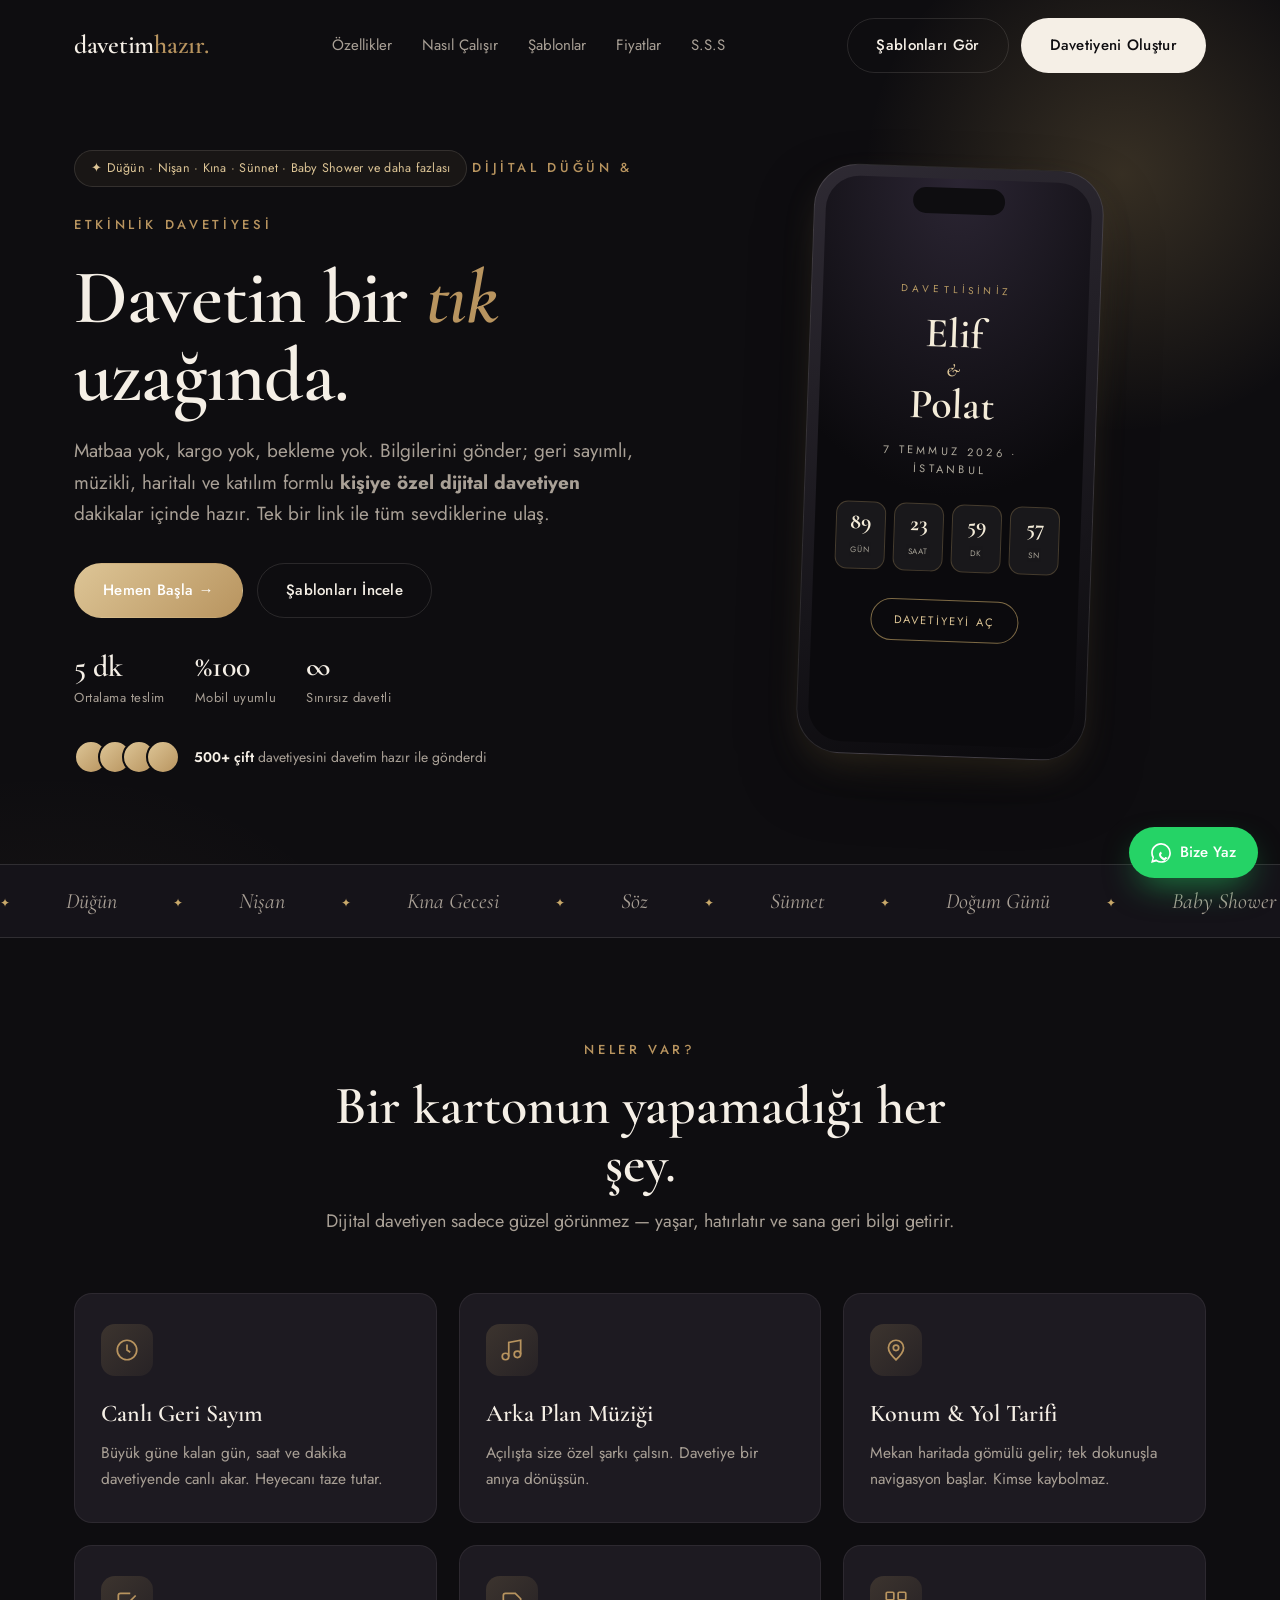
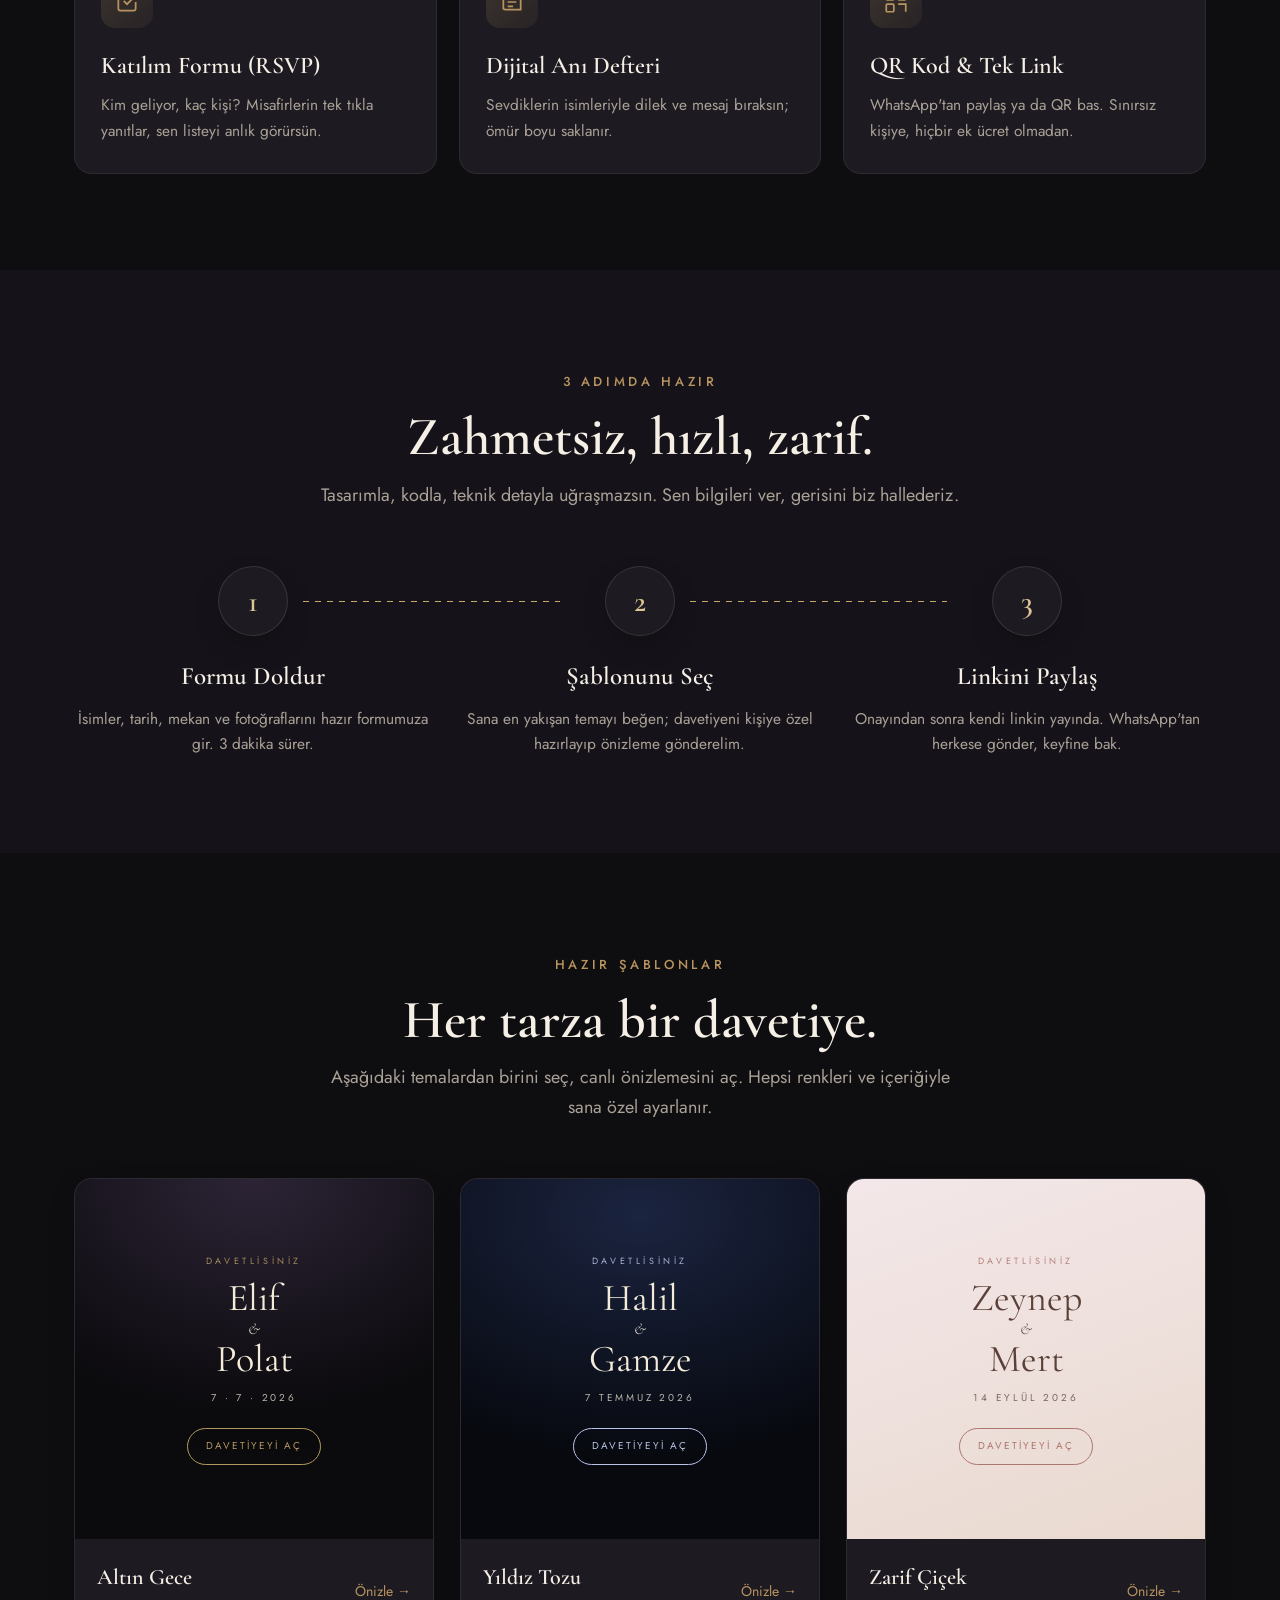
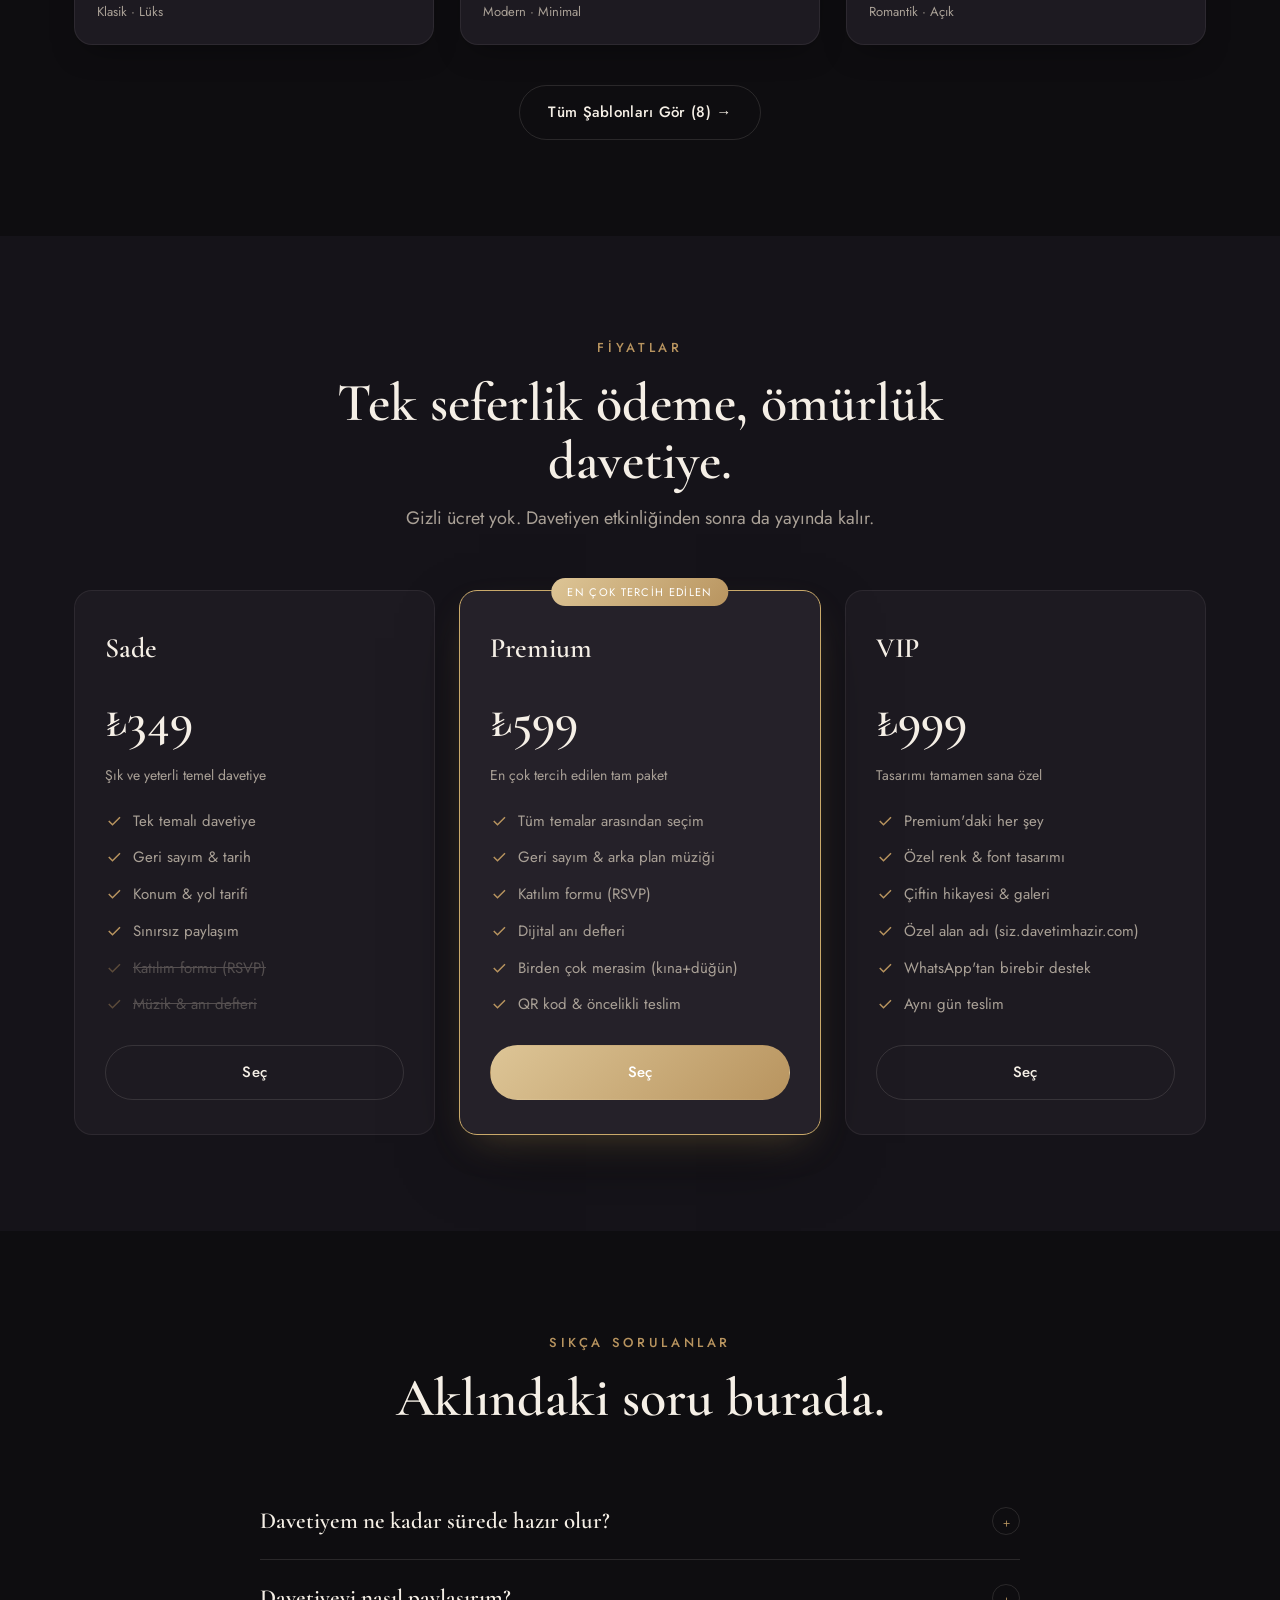
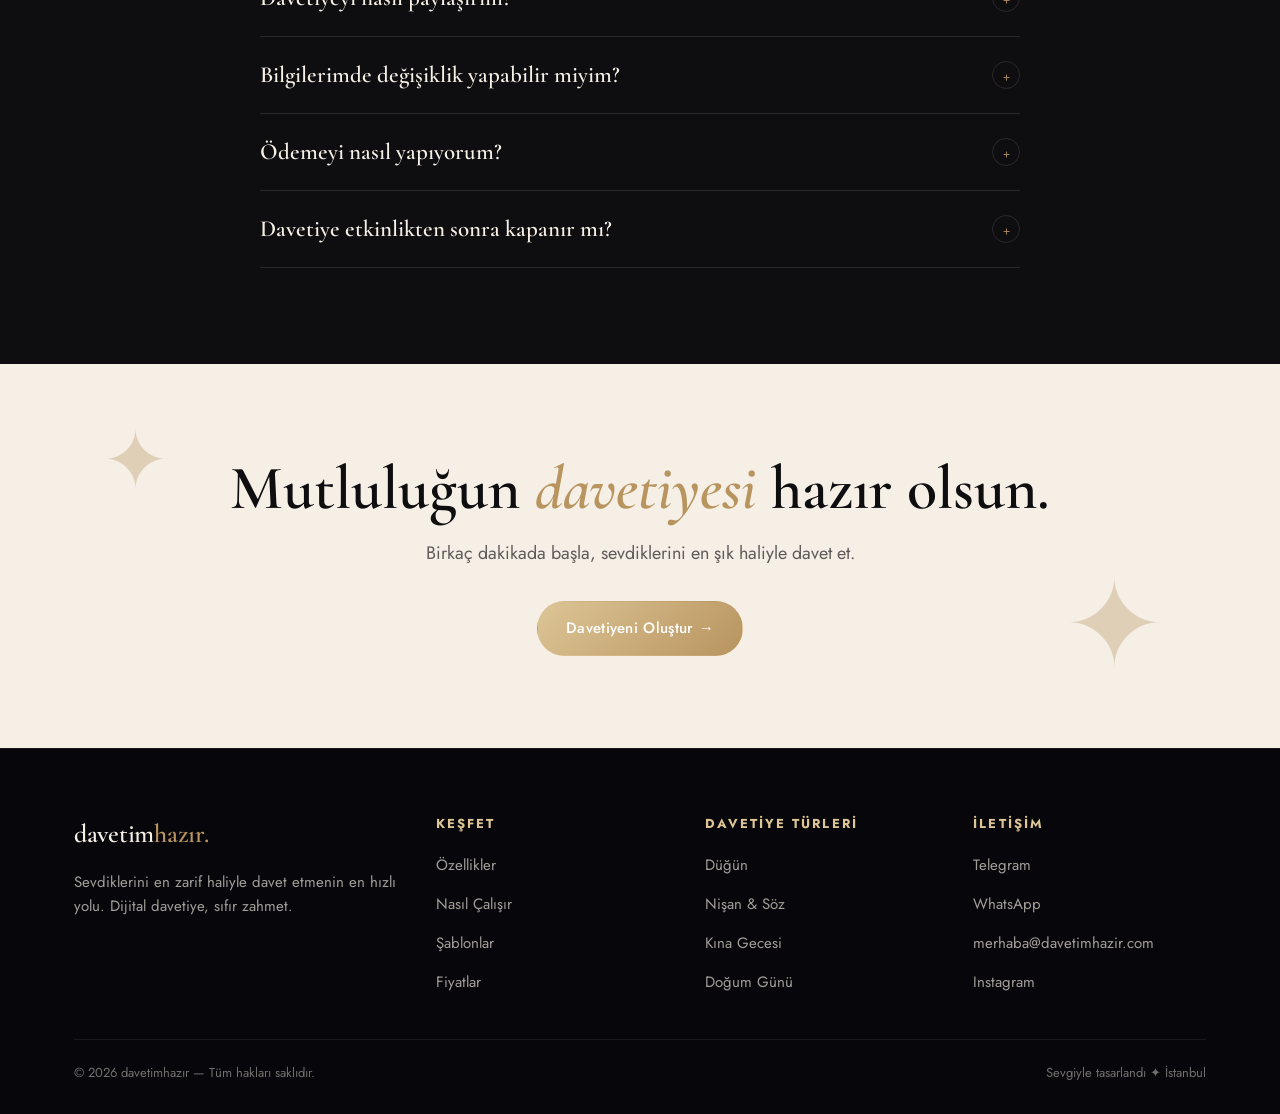
==== commit df260109: "chore(brand): davetimhazir.xyz -> davetimhazir.com (footer/link/takvim/anasayfa metinleri)" ====
--- a/index.html
+++ b/index.html
@@ -255,7 +255,7 @@
           <li><svg viewBox="0 0 24 24" fill="none" stroke="currentColor" stroke-width="2"><path d="M5 12l5 5L20 7"/></svg> Premium'daki her şey</li>
           <li><svg viewBox="0 0 24 24" fill="none" stroke="currentColor" stroke-width="2"><path d="M5 12l5 5L20 7"/></svg> Özel renk & font tasarımı</li>
           <li><svg viewBox="0 0 24 24" fill="none" stroke="currentColor" stroke-width="2"><path d="M5 12l5 5L20 7"/></svg> Çiftin hikayesi & galeri</li>
-          <li><svg viewBox="0 0 24 24" fill="none" stroke="currentColor" stroke-width="2"><path d="M5 12l5 5L20 7"/></svg> Özel alan adı (siz.davetimhazir.xyz)</li>
+          <li><svg viewBox="0 0 24 24" fill="none" stroke="currentColor" stroke-width="2"><path d="M5 12l5 5L20 7"/></svg> Özel alan adı (siz.davetimhazir.com)</li>
           <li><svg viewBox="0 0 24 24" fill="none" stroke="currentColor" stroke-width="2"><path d="M5 12l5 5L20 7"/></svg> WhatsApp'tan birebir destek</li>
           <li><svg viewBox="0 0 24 24" fill="none" stroke="currentColor" stroke-width="2"><path d="M5 12l5 5L20 7"/></svg> Aynı gün teslim</li>
         </ul>
@@ -279,7 +279,7 @@
       </div>
       <div class="faq-item reveal">
         <button class="faq-q">Davetiyeyi nasıl paylaşırım? <span class="pm">+</span></button>
-        <div class="faq-a"><p>Sana özel bir link (örn. davetimhazir.xyz/elif-polat) ve istersen QR kod veririz. WhatsApp, Instagram ya da SMS'ten sınırsız kişiye, ek ücret olmadan gönderebilirsin.</p></div>
+        <div class="faq-a"><p>Sana özel bir link (örn. davetimhazir.com/elif-polat) ve istersen QR kod veririz. WhatsApp, Instagram ya da SMS'ten sınırsız kişiye, ek ücret olmadan gönderebilirsin.</p></div>
       </div>
       <div class="faq-item reveal">
         <button class="faq-q">Bilgilerimde değişiklik yapabilir miyim? <span class="pm">+</span></button>
@@ -337,7 +337,7 @@
         <ul>
           <li><a href="https://t.me/" target="_blank" rel="noopener">Telegram</a></li>
           <li><a href="https://wa.me/" target="_blank" rel="noopener">WhatsApp</a></li>
-          <li><a href="mailto:merhaba@davetimhazir.xyz">merhaba@davetimhazir.xyz</a></li>
+          <li><a href="mailto:merhaba@davetimhazir.com">merhaba@davetimhazir.com</a></li>
           <li><a href="#">Instagram</a></li>
         </ul>
       </div>
